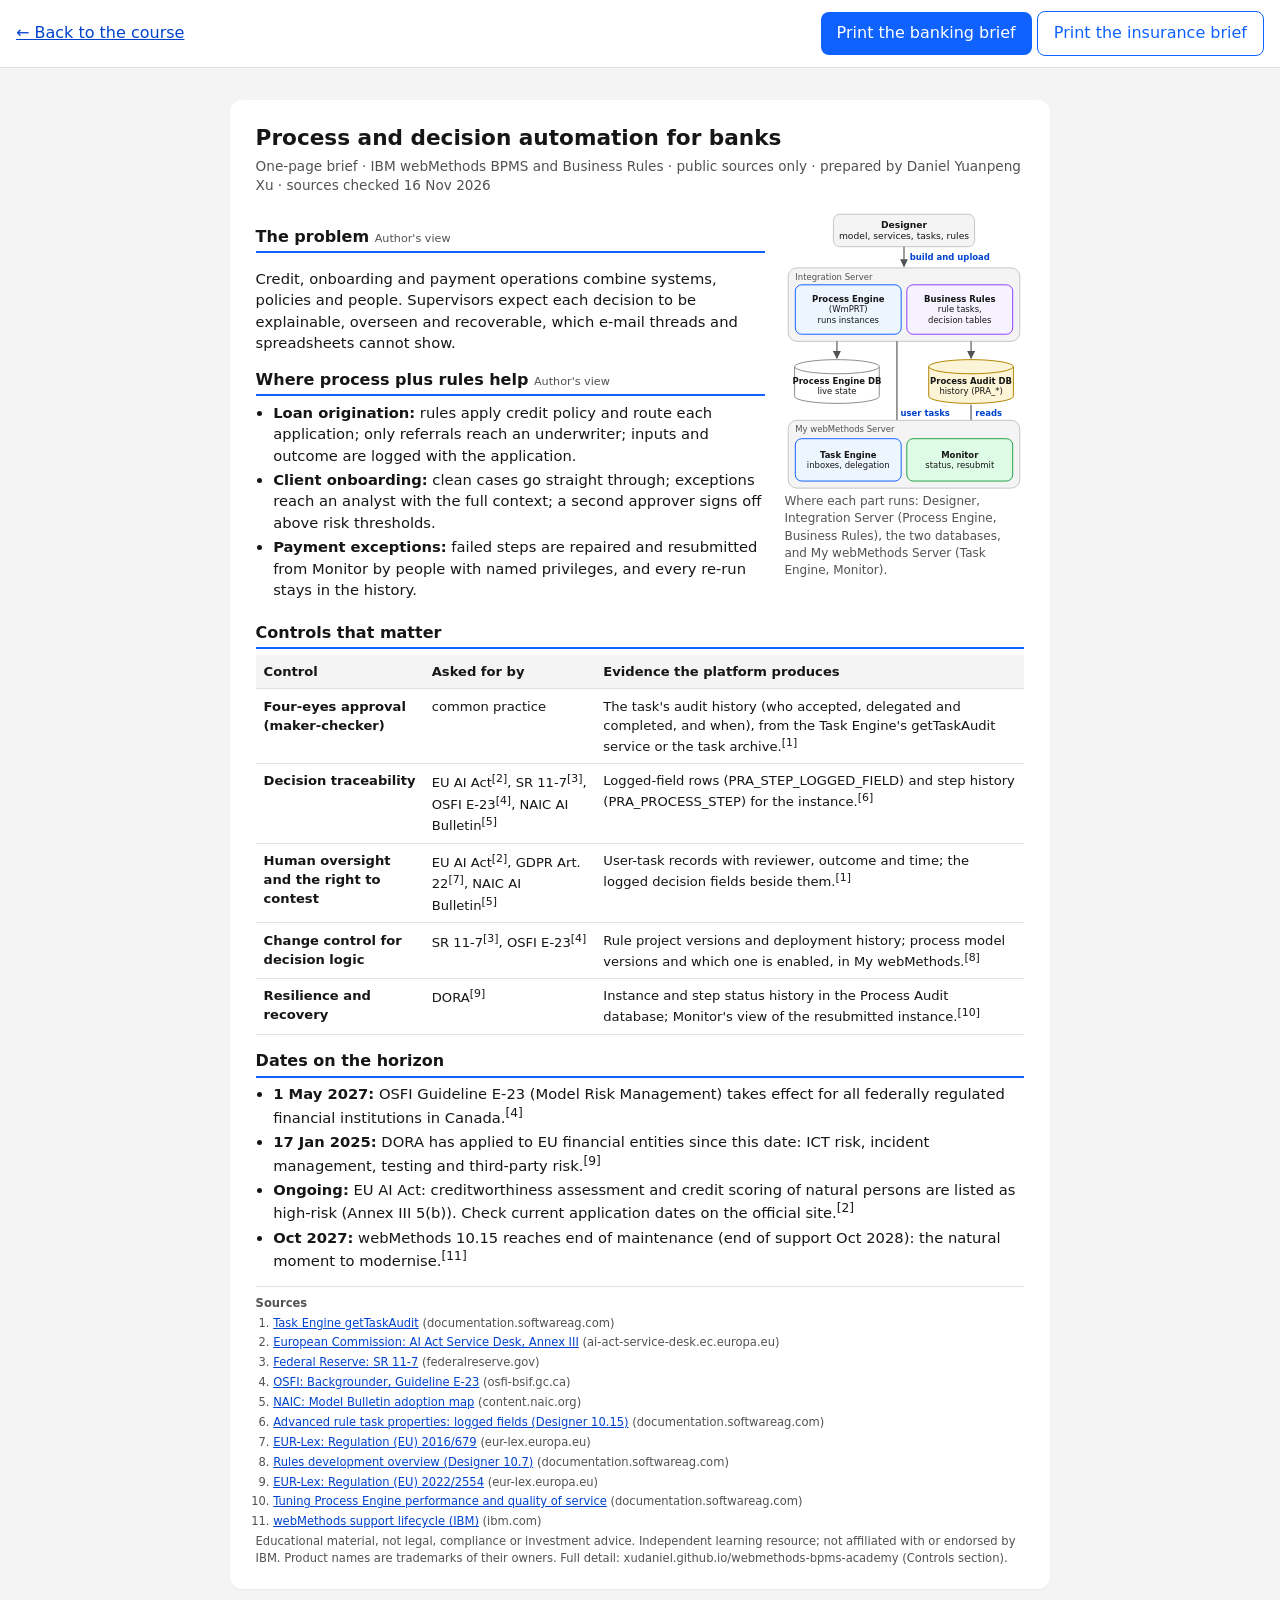
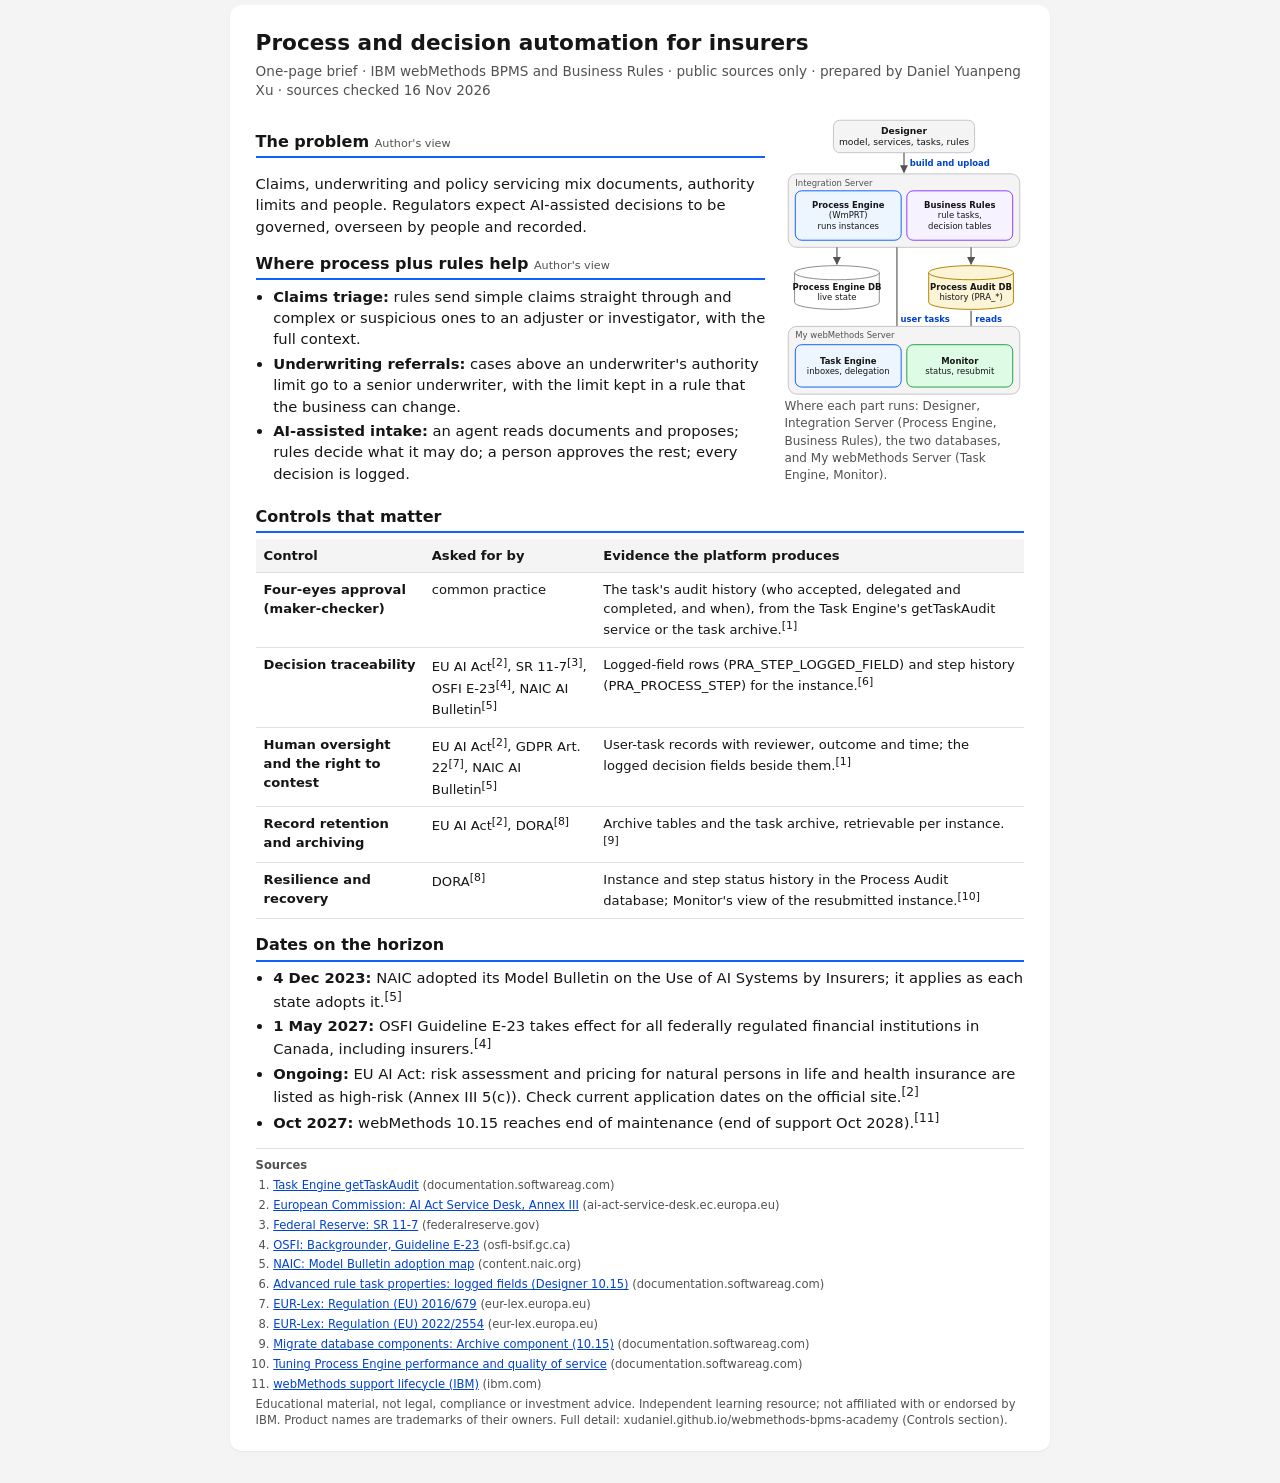
==== brief.html @ 5a8920ce "Professional mode, executive briefs, last-reviewed dates (#59) Closes #59.  Co-Authored-By: Claude O" ====
<!DOCTYPE html>
<html lang="en">
<head>
<meta charset="UTF-8">
<meta name="viewport" content="width=device-width, initial-scale=1.0, viewport-fit=cover">
<meta name="theme-color" content="#0f62fe">
<title>Executive briefs: banking and insurance — IBM webMethods BPMS Academy</title>
<meta name="author" content="Daniel Yuanpeng Xu">
<meta name="description" content="One-page executive briefs for banks and insurers on process and decision automation with IBM webMethods BPMS and Business Rules: where it helps, the controls that matter, and the dates on the horizon. Public sources only.">
<link rel="icon" href="data:image/svg+xml,%3Csvg xmlns='http://www.w3.org/2000/svg' viewBox='0 0 32 32'%3E%3Crect width='32' height='32' rx='6' fill='%230f62fe'/%3E%3Cpath d='M7 16h6l3-6 3 12 3-6h3' stroke='white' stroke-width='2.5' fill='none'/%3E%3C/svg%3E">
<link rel="stylesheet" href="css/styles.css">
<link rel="stylesheet" href="css/brief.css">
</head>
<body class="brief-page">
<div class="brief-bar no-print">
  <a href="index.html?mode=pro">← Back to the course</a>
  <span><button type="button" class="btn" data-print="banking">Print the banking brief</button> <button type="button" class="btn secondary" data-print="insurance">Print the insurance brief</button></span>
</div>
<main>
  <article class="brief" id="banking"></article>
  <article class="brief" id="insurance"></article>
</main>
<script src="js/controls.js"></script>
<script src="js/diagrams.js"></script>
<script src="js/brief.js"></script>
</body>
</html>
---- css/styles.css ----
:root {
  --primary: #0f62fe; --primary-dark: #0043ce; --primary-light: #edf5ff;
  --bg: #f4f4f4; --card: #ffffff; --text: #161616; --muted: #525252;
  --border: #e0e0e0; --success: #24a148; --warn: #f1c21b; --danger: #da1e28; --accent: #8a3ffc;
  --radius: 12px;
}
* { box-sizing: border-box; }
body { font-family: "IBM Plex Sans", system-ui, -apple-system, "Segoe UI", sans-serif; margin: 0; background: var(--bg); color: var(--text); line-height: 1.55; }
a { color: var(--primary-dark); }
header { background: linear-gradient(135deg, #0f62fe, #0043ce); color: #fff; padding: 1.4rem 1rem 1.2rem; text-align: center; }
header h1 { margin: 0; font-size: 1.5rem; }
header p { margin: .3rem 0 0; opacity: .9; font-size: .95rem; }
nav { background: #fff; display: flex; overflow-x: auto; position: sticky; top: 0; z-index: 5; border-bottom: 1px solid var(--border); scrollbar-width: thin; }
nav button { flex: 0 0 auto; padding: .75rem .9rem; border: none; background: none; font: inherit; font-size: .9rem; color: var(--muted); cursor: pointer; border-bottom: 3px solid transparent; }
nav button.active { color: var(--primary); border-bottom-color: var(--primary); font-weight: 600; }
main { padding: 1rem; max-width: 980px; margin: 0 auto; }
.section { display: none; }
.section.active { display: block; }
.card { background: var(--card); border-radius: var(--radius); padding: 1.1rem 1.2rem; margin-bottom: 1rem; box-shadow: 0 1px 2px rgba(0,0,0,.05); }
.card h2 { margin-top: 0; font-size: 1.25rem; }
.card h3 { font-size: 1.05rem; margin: 1rem 0 .4rem; }
.lead { font-size: 1.02rem; color: var(--muted); }
.grid { display: grid; gap: .7rem; grid-template-columns: repeat(auto-fill, minmax(210px, 1fr)); }
.tile { border: 1px solid var(--border); border-radius: 10px; padding: .8rem; background: #fff; cursor: pointer; text-align: left; font: inherit; }
.tile:hover, .tile.selected { border-color: var(--primary); background: var(--primary-light); }
.tile strong { display: block; margin-bottom: .2rem; }
.tile small { color: var(--muted); }
.detail { margin-top: .8rem; padding: .9rem; border-left: 4px solid var(--primary); background: var(--primary-light); border-radius: 0 10px 10px 0; }
.pill { display: inline-block; font-size: .75rem; padding: .1rem .5rem; border-radius: 999px; background: #e8daff; color: #491d8b; margin-right: .3rem; }
.pill.green { background: #defbe6; color: #0e6027; }
.pill.yellow { background: #fcf4d6; color: #684e00; }
.pill.red { background: #fff1f1; color: #a2191f; }
table { width: 100%; border-collapse: collapse; font-size: .9rem; }
th, td { text-align: left; padding: .45rem .5rem; border-bottom: 1px solid var(--border); vertical-align: top; }
th { background: #f4f4f4; }
.table-wrap { overflow-x: auto; }
code, .mono { font-family: "IBM Plex Mono", ui-monospace, monospace; font-size: .85rem; background: #f2f4f8; padding: .05rem .3rem; border-radius: 4px; }
.steps { display: flex; flex-wrap: wrap; gap: .4rem; align-items: center; margin: .6rem 0; }
.step { padding: .45rem .7rem; border-radius: 8px; border: 1px solid var(--border); background: #fff; font-size: .88rem; }
.step.done { background: #defbe6; border-color: var(--success); }
.step.current { background: var(--primary-light); border-color: var(--primary); font-weight: 600; }
.arrow { color: var(--muted); }
.btn { background: var(--primary); color: #fff; border: none; border-radius: 8px; padding: .55rem 1rem; font: inherit; cursor: pointer; }
.btn.secondary { background: #fff; color: var(--primary); border: 1px solid var(--primary); }
.btn:disabled { opacity: .5; cursor: default; }
.row { display: flex; gap: .6rem; flex-wrap: wrap; align-items: center; margin: .5rem 0; }
label { font-size: .9rem; }
input[type=number], input[type=text], select { font: inherit; padding: .35rem .5rem; border: 1px solid var(--border); border-radius: 6px; }
.log { background: #161616; color: #c6c6c6; font-family: "IBM Plex Mono", ui-monospace, monospace; font-size: .78rem; padding: .7rem; border-radius: 8px; max-height: 240px; overflow: auto; white-space: pre; }
.callout { padding: .7rem .9rem; border-radius: 8px; background: #fcf4d6; border-left: 4px solid var(--warn); font-size: .9rem; }
.quiz-q { margin-bottom: 1rem; }
.quiz-q button { display: block; width: 100%; text-align: left; margin: .3rem 0; padding: .5rem .7rem; border: 1px solid var(--border); border-radius: 8px; background: #fff; font: inherit; cursor: pointer; }
.quiz-q button.correct { background: #defbe6; border-color: var(--success); }
.quiz-q button.wrong { background: #fff1f1; border-color: var(--danger); }
.explain { font-size: .88rem; color: var(--muted); margin-top: .3rem; }
.sources { font-size: .82rem; color: var(--muted); }
.sources li { margin-bottom: .2rem; }
.ex-hide { display: none; }
.tile small:not(.ex-hide) { display: block; }
input[type=range] { width: 100%; }
.byline { font-size: .85rem; color: var(--muted); border-left: 3px solid var(--accent); padding-left: .6rem; }
footer { text-align: center; font-size: .8rem; color: var(--muted); padding: 1.5rem 1rem 2rem; }
@media (max-width: 600px) { header h1 { font-size: 1.25rem; } main { padding: .7rem; } .card { padding: .9rem; } }

/* knowledge base */
.kb-stat { cursor: default; text-align: center; }
.kb-stat strong { display: block; font-size: 1.6rem; color: #0f62fe; }
.kb-facts { padding-left: 1.2rem; }
.kb-facts li { margin: .35rem 0; }
.kb-topic { scroll-margin-top: 4rem; }
#kb-counter { grid-template-columns: repeat(3, 1fr); gap: .5rem; }
#kb-counter .kb-stat { padding: .5rem .3rem; }
#kb-counter .kb-stat strong { font-size: 1.3rem; }
#kb-counter .kb-stat small { font-size: .72rem; }

/* how to use */
.beginner { border-left: 4px solid #0f62fe; }
.path li, .howto-steps > li { margin: .6rem 0; }
.howto-steps { padding-left: 1.3rem; }
.howto-steps p { margin: .25rem 0; }
.where { font-family: ui-monospace, Menlo, Consolas, monospace; font-size: .8rem; background: #f2f4f8; border-radius: 4px; padding: .2rem .45rem; display: inline-block; margin: .2rem 0; }
.done input { margin-right: .3rem; }
.done input:checked + strong { text-decoration: line-through; opacity: .6; }
.callout.ok { background: #defbe6; border-color: #24a148; }

/* hands-on lab */
.lab-flow { padding-left: 1.3rem; }
.lab-flow li { margin: .2rem 0; }
.lab-progress { display: flex; align-items: center; gap: .6rem; flex-wrap: wrap; font-size: .9rem; margin: .6rem 0; }
.lab-progress .bar { flex: 1 1 160px; height: 10px; background: #e0e0e0; border-radius: 999px; overflow: hidden; }
.lab-progress .bar span { display: block; height: 100%; width: 0; background: #24a148; transition: width .2s; }
button.link { background: none; border: 0; color: #0f62fe; text-decoration: underline; cursor: pointer; padding: 0; font: inherit; }
.done input:checked + span { text-decoration: line-through; opacity: .6; }

/* knowledge diagrams */
.kb-fig { margin: .6rem 0; }
.kb-fig img { max-width: 100%; height: auto; border: 1px solid var(--border); border-radius: 8px; }

/* troubleshooting, cheat sheets */
#tr-search { width: 100%; padding: .6rem .7rem; border: 1px solid var(--border); border-radius: 8px; font: inherit; margin: .4rem 0; box-sizing: border-box; }
.trouble h3 { margin-top: .4rem; }
table.cheat td { vertical-align: top; padding: .35rem .3rem; }
@media print {
  body.print-cheat header, body.print-cheat nav, body.print-cheat footer { display: none !important; }
  body.print-cheat main > section:not(#howto) { display: none !important; }
  body.print-cheat #howto { display: block !important; }
  body.print-cheat #howto > *:not(#howto-body), body.print-cheat #howto-body > *:not(.cheat-sheet) { display: none !important; }
  body.print-cheat .print-cheat-btn { display: none !important; }
  body.print-cheat .cheat-sheet { box-shadow: none; border: 1px solid #999; }
}

/* ---------- mobile experience (#25) ---------- */
html { -webkit-text-size-adjust: 100%; text-size-adjust: 100%; }
body { padding-left: env(safe-area-inset-left); padding-right: env(safe-area-inset-right); }
@media (prefers-reduced-motion: no-preference) { html { scroll-behavior: smooth; } }
.section { scroll-margin-top: 3.5rem; }
/* tab bar: menu button stays at the left, edge fade shows that the bar scrolls */
nav .menu-btn { position: sticky; left: 0; z-index: 1; flex: 0 0 auto; background: #fff; border: none; border-right: 1px solid var(--border); padding: .75rem .9rem; font: inherit; font-size: .9rem; font-weight: 600; color: var(--primary); cursor: pointer; }
@media (max-width: 700px) {
  /* scroll shadow on the right edge shows that the tab bar scrolls (opaque, unlike a mask) */
  nav { background:
      linear-gradient(to left, #fff 30%, rgba(255,255,255,0)) right center / 40px 100% no-repeat local,
      radial-gradient(farthest-side at 100% 50%, rgba(0,0,0,.18), rgba(0,0,0,0)) right center / 14px 100% no-repeat scroll,
      #fff; }
  footer { padding-bottom: calc(4.5rem + env(safe-area-inset-bottom)); }
  header { padding: 1rem .9rem .9rem; }
  header h1 { font-size: 1.25rem; }
  header p:not(:last-child) { display: none; }
  main { padding: .75rem; }
  .card { padding: 1rem; }
}
/* sections menu */
.menu-sheet { position: fixed; inset: 0; z-index: 50; background: rgba(22,22,22,.45); display: flex; justify-content: center; align-items: flex-end; }
.menu-sheet[hidden] { display: none; }
.menu-panel { background: #fff; width: 100%; max-width: 640px; max-height: 88vh; overflow-y: auto; border-radius: 16px 16px 0 0; padding: .8rem 1rem calc(1rem + env(safe-area-inset-bottom)); }
.menu-head { display: flex; justify-content: space-between; align-items: center; position: sticky; top: 0; background: #fff; padding: .3rem 0 .5rem; }
.menu-head button { border: none; background: var(--bg); border-radius: 999px; width: 2.4rem; height: 2.4rem; font-size: 1rem; cursor: pointer; }
.menu-group { margin: .8rem 0 .35rem; font-size: .75rem; letter-spacing: .06em; text-transform: uppercase; color: var(--muted); }
.menu-grid { display: grid; grid-template-columns: 1fr 1fr; gap: .5rem; }
.menu-item { display: block; text-align: left; border: 1px solid var(--border); border-radius: 10px; padding: .65rem .7rem; background: #fff; font: inherit; color: var(--text); text-decoration: none; cursor: pointer; min-height: 3.2rem; }
.menu-item small { display: block; color: var(--muted); font-size: .78rem; margin-top: .15rem; line-height: 1.3; }
body.menu-open { overflow: hidden; }
/* previous / next */
.prevnext { display: grid; grid-template-columns: 1fr 1fr; gap: .6rem; margin: 1.2rem 0 .5rem; }
.prevnext a { display: block; background: var(--card); border: 1px solid var(--border); border-radius: 10px; padding: .7rem .8rem; text-decoration: none; color: var(--text); min-height: 3.2rem; }
.prevnext a small { display: block; color: var(--muted); font-size: .75rem; }
.prevnext .pn-next { text-align: right; }
/* floating buttons */
.fab { position: fixed; right: calc(.9rem + env(safe-area-inset-right)); bottom: calc(.9rem + env(safe-area-inset-bottom)); z-index: 40; display: flex; gap: .4rem; opacity: 0; pointer-events: none; transition: opacity .2s; }
.fab.show { opacity: 1; pointer-events: auto; }
.fab button { border: none; border-radius: 999px; background: var(--primary); color: #fff; min-width: 2.9rem; height: 2.9rem; padding: 0 .9rem; font: inherit; font-weight: 600; box-shadow: 0 2px 8px rgba(0,0,0,.25); cursor: pointer; }
/* bigger tap targets */
.done { display: flex; gap: .55rem; align-items: flex-start; padding: .25rem 0; cursor: pointer; }
.done input { width: 1.35rem; height: 1.35rem; flex: 0 0 auto; margin: .1rem 0 0; }
.sources a { display: inline-block; padding: .2rem 0; }
/* collapsible troubleshooting */
details.trouble > summary { list-style: none; cursor: pointer; }
details.trouble > summary::-webkit-details-marker { display: none; }
details.trouble > summary h3 { margin: .45rem 0 .1rem; padding-right: 1.6rem; position: relative; }
details.trouble > summary h3::after { content: "▾"; position: absolute; right: 0; top: 0; color: var(--muted); }
details.trouble[open] > summary h3::after { content: "▴"; }
/* phone guide */
details.phone > summary { cursor: pointer; }
details.phone > summary small { display: block; color: var(--muted); margin-top: .15rem; }
.phone-cols { display: grid; grid-template-columns: 1fr 1fr; gap: 1rem; }
.qr-box { display: none; align-items: center; gap: 1rem; margin-top: .6rem; }
.qr-box img { border-radius: 8px; border: 1px solid var(--border); }
@media (min-width: 900px) { .qr-box { display: flex; } }
@media (max-width: 560px) { .phone-cols { grid-template-columns: 1fr; } .menu-grid { grid-template-columns: 1fr; } }
@media print { .fab, .prevnext, nav .menu-btn, .menu-sheet, details.phone { display: none !important; } }

/* ---------- diagrams (#28) ---------- */
figure.dg { margin: .9rem 0; background: #fff; border: 1px solid var(--border); border-radius: 10px; padding: .7rem; }
figure.dg figcaption { font-size: .85rem; color: var(--muted); margin-top: .4rem; }
.dg-svg { width: 100%; height: auto; display: block; max-width: 520px; margin: 0 auto; }
.dg-svg .bx { fill: #fff; stroke: #8d8d8d; stroke-width: 1.4; }
.dg-svg .bx.hl { fill: #edf5ff; stroke: #0f62fe; } .dg-svg .bx.ok { fill: #defbe6; stroke: #24a148; }
.dg-svg .bx.bad { fill: #fff1f1; stroke: #da1e28; } .dg-svg .bx.warn { fill: #fcf4d6; stroke: #b28600; }
.dg-svg .bx.agent { fill: #f6f2ff; stroke: #8a3ffc; } .dg-svg .bx.soft { fill: #f4f4f4; stroke: #c6c6c6; }
.dg-svg .t { fill: #161616; text-anchor: middle; } .dg-svg .t.b { font-weight: 600; }
.dg-svg .lbl { fill: #0043ce; font-size: 12px; font-weight: 600; } .dg-svg .note { fill: #525252; font-size: 12px; }
.dg-svg .ln { stroke: #525252; stroke-width: 1.6; fill: none; } .dg-svg .ln.dash { stroke-dasharray: 5 4; } .dg-svg .ahead { fill: #525252; }
.dg-svg .ev { fill: #fff; stroke: #24a148; stroke-width: 2; } .dg-svg .ev.end { stroke: #da1e28; stroke-width: 4; } .dg-svg .ev.endok { stroke: #24a148; stroke-width: 4; }
.dg-svg .gw { fill: #fcf4d6; stroke: #b28600; stroke-width: 1.6; } .dg-svg .tok { fill: #0f62fe; }
.qos-ctl { display: grid; gap: .35rem; margin-bottom: .4rem; }
.qos-opt { display: flex; gap: .5rem; align-items: center; padding: .3rem .1rem; cursor: pointer; }
.qos-opt input { width: 1.25rem; height: 1.25rem; }
.qos-mark { transition: transform .35s ease; }
.qos-out { margin: .3rem 0 0; padding-left: 1.1rem; font-size: .92rem; }
.qos-out li { margin: .2rem 0; } .q-ok::marker { content: "✓ "; color: var(--success); } .q-warn::marker { content: "! "; color: #b28600; } .q-bad::marker { content: "✗ "; color: var(--danger); } .q-tip { list-style: none; margin-left: -1.1rem; font-weight: 600; }
details.dg-more > summary { cursor: pointer; color: var(--primary-dark); font-weight: 600; padding: .35rem 0; }
.tl-bar { display: flex; height: 22px; border-radius: 6px; overflow: hidden; }
.tl-seg { display: block; } .tl-legend { list-style: none; padding: 0; margin: .6rem 0 0; font-size: .9rem; }
.tl-legend li { margin: .25rem 0; display: flex; gap: .45rem; align-items: center; flex-wrap: wrap; } .tl-legend small { color: var(--muted); }
.tl-dot { width: 12px; height: 12px; border-radius: 3px; display: inline-block; }
.tl-0 { background: #0f62fe; } .tl-1 { background: #8a3ffc; } .tl-2 { background: #24a148; } .tl-3 { background: #ff832b; } .tl-4 { background: #1192e8; } .tl-5 { background: #d02670; } .tl-break { background: #c6c6c6; }
@media (prefers-reduced-motion: reduce) { .qos-mark { transition: none; } }
/* ---------- reading time, progress, badges (#27, #29) ---------- */
.readtime { display: inline-block; font-size: .8rem; color: var(--muted); background: #fff; border: 1px solid var(--border); border-radius: 999px; padding: .15rem .6rem; margin: 0 0 .6rem; }
.readtime.total { display: block; border: none; background: none; padding: 0; margin: .4rem 0 0; font-size: .85rem; }
.menu-item .rt { color: var(--primary-dark); font-weight: 600; }
.menu-progress { font-size: .8rem; color: var(--muted); margin-left: .4rem; }
.muted { color: var(--muted); font-weight: 400; font-size: .8rem; }
.badges { display: grid; grid-template-columns: repeat(auto-fill, minmax(140px, 1fr)); gap: .5rem; margin: .6rem 0; }
.badge { border: 1px dashed var(--border); border-radius: 10px; padding: .55rem; text-align: center; filter: grayscale(1); opacity: .6; }
.badge .ic { font-size: 1.5rem; display: block; } .badge strong { display: block; font-size: .88rem; } .badge small { display: block; font-size: .72rem; color: var(--muted); line-height: 1.25; }
.badge.earned { filter: none; opacity: 1; border: 1px solid var(--success); background: #defbe6; }
.dyk { background: var(--primary-light); border-radius: 10px; padding: .7rem .8rem; margin-top: .6rem; }
.dyk-h { margin: 0 0 .3rem; font-weight: 700; } .dyk p { margin: .2rem 0; } .dyk-act { display: flex; gap: 1rem; flex-wrap: wrap; font-size: .9rem; }
.toast { position: fixed; left: 50%; top: calc(1rem + env(safe-area-inset-top)); transform: translateX(-50%); z-index: 60; background: #161616; color: #fff; padding: .7rem 1.1rem; border-radius: 999px; font-weight: 600; box-shadow: 0 4px 16px rgba(0,0,0,.3); transition: opacity .5s; max-width: 92vw; text-align: center; }
.toast.out { opacity: 0; }
.confetti { position: fixed; inset: 0; pointer-events: none; z-index: 59; overflow: hidden; }
.confetti span { position: absolute; top: -2rem; font-size: 1.4rem; animation: fall 2.2s ease-in forwards; }
@keyframes fall { to { transform: translateY(105vh) rotate(540deg); opacity: .2; } }
@media print { .toast, .confetti, .fun, .qos-ctl { display: none !important; } }
.tl-legend li { display: grid; grid-template-columns: 12px 2.6rem 1fr auto; gap: .45rem; align-items: baseline; }
.tl-legend li .tl-dot { align-self: center; }

/* ---------- role paths and the map (#31, #32) ---------- */
.role-chips { display: flex; flex-wrap: wrap; gap: .45rem; margin: .5rem 0 .7rem; }
.role-chip { border: 1px solid var(--border); background: #fff; border-radius: 999px; padding: .5rem .85rem; font: inherit; font-size: .92rem; cursor: pointer; min-height: 2.6rem; }
.role-chip.selected { border-color: var(--primary); background: var(--primary-light); color: var(--primary-dark); font-weight: 600; }
.path-intro { margin: .2rem 0 .4rem; color: var(--muted); }
.path-count { color: var(--success); margin-left: .3rem; white-space: nowrap; }
ol.path { padding-left: 1.4rem; }
ol.path li { margin: .55rem 0; }
ol.path li small { color: var(--muted); }
ol.path li .rt { color: var(--primary-dark); font-size: .85rem; }
ol.path li.done-step::marker { content: "✓  "; color: var(--success); font-weight: 700; }
ol.path li.done-step > a strong { color: var(--muted); }
.path-next { background: var(--primary-light); border: 1px solid #a6c8ff; border-radius: 10px; padding: .7rem .85rem; margin: 1rem 0 .3rem; font-size: .95rem; }
.path-next a { font-weight: 600; }
figure.map { border: none; padding: 0; }
.dg-svg .bx.dashed { stroke-dasharray: 6 4; }
.dg-svg .num { fill: #161616; } .dg-svg .numt { fill: #fff; font-size: 12px; font-weight: 700; text-anchor: middle; }
.dg-svg a.map-node { cursor: pointer; }
.dg-svg a.map-node:hover .bx, .dg-svg a.map-node:focus .bx { stroke-width: 2.6; filter: drop-shadow(0 2px 3px rgba(0,0,0,.18)); }
.dg-svg a.map-node:focus { outline: none; }

/* Plain words: tappable terms and Beginner mode (#38) */
.term { font: inherit; color: inherit; background: none; border: 0; padding: 0; margin: 0; cursor: help; border-bottom: 1.5px dotted var(--primary); border-radius: 0; line-height: inherit; text-align: inherit; }
.term:hover, .term:focus-visible { background: var(--primary-light); color: var(--primary-dark); outline: none; }
#term-pop { position: fixed; z-index: 60; background: #fff; color: var(--text); border: 1px solid var(--border); border-radius: 12px; box-shadow: 0 10px 30px rgba(0,0,0,.2); padding: .8rem .95rem; font-size: .93rem; line-height: 1.5; }
#term-pop .tp-head { display: flex; justify-content: space-between; align-items: flex-start; gap: .6rem; }
#term-pop .tp-close { border: 0; background: #f2f4f8; border-radius: 999px; width: 2rem; height: 2rem; flex: 0 0 2rem; cursor: pointer; font-size: .9rem; }
#term-pop .tp-plain { margin: .4rem 0 0; }
#term-pop .tp-tech { margin: .5rem 0 0; color: var(--muted); font-size: .84rem; }
#term-pop .tp-tech span { font-weight: 600; }
#term-pop .tp-more { display: inline-block; margin-top: .55rem; font-size: .86rem; }
@media (max-width: 600px) {
  #term-pop { left: .75rem; right: .75rem; bottom: calc(.75rem + env(safe-area-inset-bottom)); top: auto; }
}
.mode-toggle { margin-top: .7rem; font: inherit; font-size: .88rem; color: #fff; background: rgba(255,255,255,.14); border: 1px solid rgba(255,255,255,.6); border-radius: 999px; padding: .4rem .9rem; cursor: pointer; min-height: 2.4rem; }
.mode-toggle:hover, .mode-toggle:focus-visible { background: rgba(255,255,255,.26); outline: none; }
.mode-toggle[aria-pressed="true"] { background: #defbe6; color: #0e6027; border-color: #defbe6; }
.plain-box, .adv-banner { display: none; border-radius: var(--radius); padding: .7rem .9rem; margin-bottom: 1rem; font-size: .95rem; }
.plain-box { background: #defbe6; color: #0e6027; border-left: 4px solid var(--success); }
.adv-banner { background: #fcf4d6; color: #684e00; border-left: 4px solid var(--warn); }
.adv-banner a { color: inherit; font-weight: 600; }
body.beginner .plain-box, body.beginner .adv-banner { display: block; }
body.beginner .adv-nav { display: none !important; }
.menu-note { display: none; margin: .2rem 0 .4rem; font-size: .85rem; color: var(--muted); }
body.beginner .menu-note { display: block; }
.menu-note .link { font: inherit; color: var(--primary-dark); background: none; border: 0; padding: 0; text-decoration: underline; cursor: pointer; }
@media print { .term { border-bottom: 0; } #term-pop, .mode-toggle, .plain-box, .adv-banner { display: none !important; } }

/* Basics 101 (#40) */
.basics-lesson { padding: 0; overflow: hidden; }
.basics-lesson > summary { list-style: none; display: flex; align-items: center; gap: .7rem; padding: .9rem 1.1rem; cursor: pointer; min-height: 3.2rem; }
.basics-lesson > summary::-webkit-details-marker { display: none; }
.basics-lesson > :not(summary) { margin-left: 1.1rem; margin-right: 1.1rem; }
.basics-lesson[open] > summary { border-bottom: 1px solid var(--border); margin-bottom: .6rem; }
.b-num { flex: 0 0 2rem; height: 2rem; border-radius: 999px; background: var(--primary-light); color: var(--primary-dark); display: grid; place-items: center; font-weight: 700; }
.basics-lesson.passed .b-num { background: var(--success); color: #fff; font-size: 0; }
.basics-lesson.passed .b-num::after { content: "✓"; font-size: 1rem; }
.b-title { flex: 1; font-weight: 600; }
.b-meta { color: var(--muted); font-size: .85rem; white-space: nowrap; }
.b-points li { margin: .3rem 0; }
.basics-check { background: #f8f9fb; border-radius: 10px; padding: .8rem; margin-top: 1rem; }
.basics-check .explain { margin-top: .4rem; }
.basics-check .link { font: inherit; color: var(--primary-dark); background: none; border: 0; padding: 0; text-decoration: underline; cursor: pointer; display: inline; width: auto; margin: 0; }
.b-deeper { font-size: .92rem; }
.b-next { display: block; width: calc(100% - 2.2rem); margin-bottom: 1.1rem; text-align: left; font: inherit; font-weight: 600; color: #fff; background: var(--primary); border: 0; border-radius: 10px; padding: .75rem 1rem; cursor: pointer; }
.basics-lesson:not(:has(.b-next)) { padding-bottom: .6rem; }
.basics-map td:first-child { font-weight: 600; }

/* Mia's request: story cards (#48) */
.story-card { background: #f6f2ff; border: 1px solid #d4bbff; border-left: 4px solid var(--accent); border-radius: var(--radius); padding: .75rem .95rem; margin-bottom: 1rem; font-size: .95rem; }
.story-card.bad { background: #fff1f1; border-color: #ffd7d9; border-left-color: var(--danger); }
.story-card p { margin: .45rem 0; }
.story-head { display: flex; align-items: center; gap: .25rem; flex-wrap: wrap; }
.story-head .avatar { margin-right: -.35rem; border: 2px solid #fff; border-radius: 999px; box-sizing: content-box; }
.story-tag { margin-left: .7rem; font-size: .8rem; font-weight: 600; color: #491d8b; }
.story-card.bad .story-tag { color: #a2191f; }
.story-strip { display: flex; flex-wrap: wrap; gap: .25rem; list-style: none; padding: 0; margin: .5rem 0 .35rem; counter-reset: st; }
.story-strip li { counter-increment: st; font-size: .74rem; padding: .15rem .5rem; border-radius: 999px; background: #fff; border: 1px solid var(--border); color: var(--muted); }
.story-strip li::before { content: counter(st) ". "; }
.story-strip li.past { background: #defbe6; border-color: #a7f0ba; color: #0e6027; }
.story-strip li.now { background: var(--primary); border-color: var(--primary); color: #fff; font-weight: 600; }
.story-strip li.now.bad { background: var(--danger); border-color: var(--danger); }
.story-next { display: inline-block; margin-top: .2rem; font-weight: 600; font-size: .9rem; color: #491d8b; }
.story-cast ul { list-style: none; padding: 0; margin: .4rem 0 .8rem; display: grid; gap: .6rem; grid-template-columns: repeat(auto-fill, minmax(240px, 1fr)); }
.story-cast li { display: flex; gap: .6rem; align-items: flex-start; font-size: .92rem; }
.story-cast li small { color: var(--muted); }
.story-cast .avatar { flex: 0 0 auto; }
.story-go { display: inline-block; text-decoration: none; }
@media print { .story-next, .story-go { display: none; } }

/* Fix the diagram (#52) */
.dg-svg .pz-slot { fill: #fff; stroke: #0f62fe; stroke-width: 2; stroke-dasharray: 6 4; }
.dg-svg .pz-q { fill: #0f62fe; font-size: 20px; font-weight: 700; }
.pz-chips { display: flex; gap: .4rem; margin: .4rem 0 .6rem; }
.pz-chip { width: 2.6rem; height: 2.6rem; border-radius: 999px; border: 1px solid var(--border); background: #fff; font: inherit; font-weight: 700; cursor: pointer; }
.pz-chip.selected { border-color: var(--primary); background: var(--primary-light); color: var(--primary-dark); }
.pz-chip.done { background: var(--success); border-color: var(--success); color: #fff; }
.pz-palette { display: flex; flex-wrap: wrap; gap: .4rem; margin: .6rem 0; }
.pz-piece { font: inherit; font-size: .92rem; padding: .55rem .8rem; min-height: 2.75rem; border: 1px solid var(--border); border-radius: 10px; background: #fff; cursor: pointer; text-align: left; }
.pz-piece.selected { border-color: var(--primary); background: var(--primary-light); font-weight: 600; }
.pz-level.pz-win { box-shadow: 0 0 0 2px var(--success); }
.pz-level.pz-fail { box-shadow: 0 0 0 2px var(--danger); }
.pz-ok { background: #defbe6; color: #0e6027; border-radius: 10px; padding: .6rem .8rem; }
.pz-bad { background: #fff1f1; color: #a2191f; border-radius: 10px; padding: .6rem .8rem; }
.pz-level .link { font: inherit; color: var(--primary-dark); background: none; border: 0; text-decoration: underline; cursor: pointer; }

/* Controls for regulated industries (#58) */
.ctl-note { margin-top: .4rem; }
.ctl-matrix th, .ctl-matrix td { text-align: center; font-size: .82rem; }
.ctl-matrix th:first-child, .ctl-matrix td:first-child { text-align: left; }
.ctl-matrix td.yes { color: var(--primary); font-size: 1rem; }
.ctl-row { border-top: 1px solid var(--border); padding-top: .7rem; margin-top: .9rem; scroll-margin-top: 4rem; border-radius: 8px; transition: background .4s; }
.ctl-row h3 { margin: .2rem 0 .3rem; }
.ctl-row dl { margin: .4rem 0; }
.ctl-row dt { font-weight: 600; font-size: .85rem; color: var(--muted); margin-top: .45rem; }
.ctl-row dd { margin: .1rem 0 0; }
.ctl-ask { margin: .2rem 0; font-size: .88rem; }
.fw-pill, .ctl-link { font: inherit; cursor: pointer; border: 0; }
.ctl-link { background: none; color: var(--primary-dark); text-decoration: underline; padding: 0; text-align: left; font-size: .85rem; }
button.pill.fw-pill { font-size: .75rem; }
.fw-grid { display: grid; gap: .7rem; grid-template-columns: repeat(auto-fill, minmax(260px, 1fr)); }
.fw { border: 1px solid var(--border); border-radius: 10px; padding: .7rem .8rem; scroll-margin-top: 4rem; transition: background .4s; }
.fw small { color: var(--muted); }
.fw p { margin: .35rem 0; font-size: .9rem; }
.ctl-flash { background: var(--primary-light); }

/* Professional mode (#59) */
.pro-bar { display: none; background: #161616; color: #f4f4f4; font-size: .82rem; padding: .45rem 1rem; text-align: center; }
.pro-bar a { color: #a6c8ff; }
body.pro .pro-bar { display: block; }
body.pro .fun, body.pro .dyk, body.pro .toast, body.pro .confetti, body.pro .story-card, body.pro #story-cast, body.pro .menu-progress { display: none !important; }
body.pro header { background: #161616; }
.pro-toggle { margin-left: .4rem; }
.pro-toggle[aria-pressed="true"] { background: #f4f4f4; color: #161616; border-color: #f4f4f4; }
.kb-reviewed { font-size: .78rem; color: var(--muted); margin: .2rem 0 0; }
@media print { .pro-bar, .pro-toggle { display: none !important; } }
---- css/brief.css ----
/* Executive briefs (#59): one printable page per industry */
.brief-page { background: #f4f4f4; }
.brief-bar { display: flex; justify-content: space-between; align-items: center; flex-wrap: wrap; gap: .6rem; padding: .7rem 1rem; background: #fff; border-bottom: 1px solid var(--border); position: sticky; top: 0; z-index: 5; }
.brief { background: #fff; max-width: 820px; margin: 1rem auto; padding: 1.4rem 1.6rem; border-radius: var(--radius); box-shadow: 0 1px 2px rgba(0,0,0,.06); font-size: .92rem; line-height: 1.45; }
.brief h1 { font-size: 1.35rem; margin: 0 0 .2rem; }
.brief .sub { color: var(--muted); margin: 0 0 .9rem; font-size: .85rem; }
.brief h2 { font-size: 1rem; margin: .9rem 0 .35rem; padding-bottom: .2rem; border-bottom: 2px solid var(--primary); }
.brief-grid { display: grid; grid-template-columns: 1fr 240px; gap: 1.2rem; align-items: start; }
.brief-grid figure { margin: 0; }
.brief-grid figcaption { font-size: .75rem; color: var(--muted); }
.brief ul { margin: .2rem 0 .4rem; padding-left: 1.1rem; }
.brief li { margin: .2rem 0; }
.brief table { font-size: .82rem; }
.brief .tag { font-size: .7rem; color: var(--muted); font-weight: 400; }
.brief .foot { margin-top: .9rem; font-size: .72rem; color: var(--muted); border-top: 1px solid var(--border); padding-top: .5rem; }
.brief .foot ol { margin: .2rem 0; padding-left: 1.1rem; }
.brief .host { color: var(--muted); }
@media (max-width: 640px) { .brief-grid { grid-template-columns: 1fr; } .brief { padding: 1rem; margin: .6rem; } }
@media print {
  @page { size: A4; margin: 10mm; }
  .no-print { display: none !important; }
  body.brief-page { background: #fff; }
  .brief { box-shadow: none; margin: 0; padding: 0; max-width: none; font-size: 8.6pt; line-height: 1.3; page-break-after: always; break-after: page; }
  .brief h1 { font-size: 15pt; } .brief h2 { font-size: 10pt; margin: .55rem 0 .25rem; }
  .brief table { font-size: 7.8pt; } .brief th, .brief td { padding: .2rem .35rem; }
  .brief .foot { font-size: 6.8pt; margin-top: .5rem; } .brief .foot ol { columns: 2; column-gap: 1.2rem; }
  .brief:last-child { page-break-after: auto; break-after: auto; }
  body[data-print="banking"] #insurance, body[data-print="insurance"] #banking { display: none; }
  .brief a { color: inherit; text-decoration: none; }
  .brief-grid { grid-template-columns: 1fr 175px; }
}
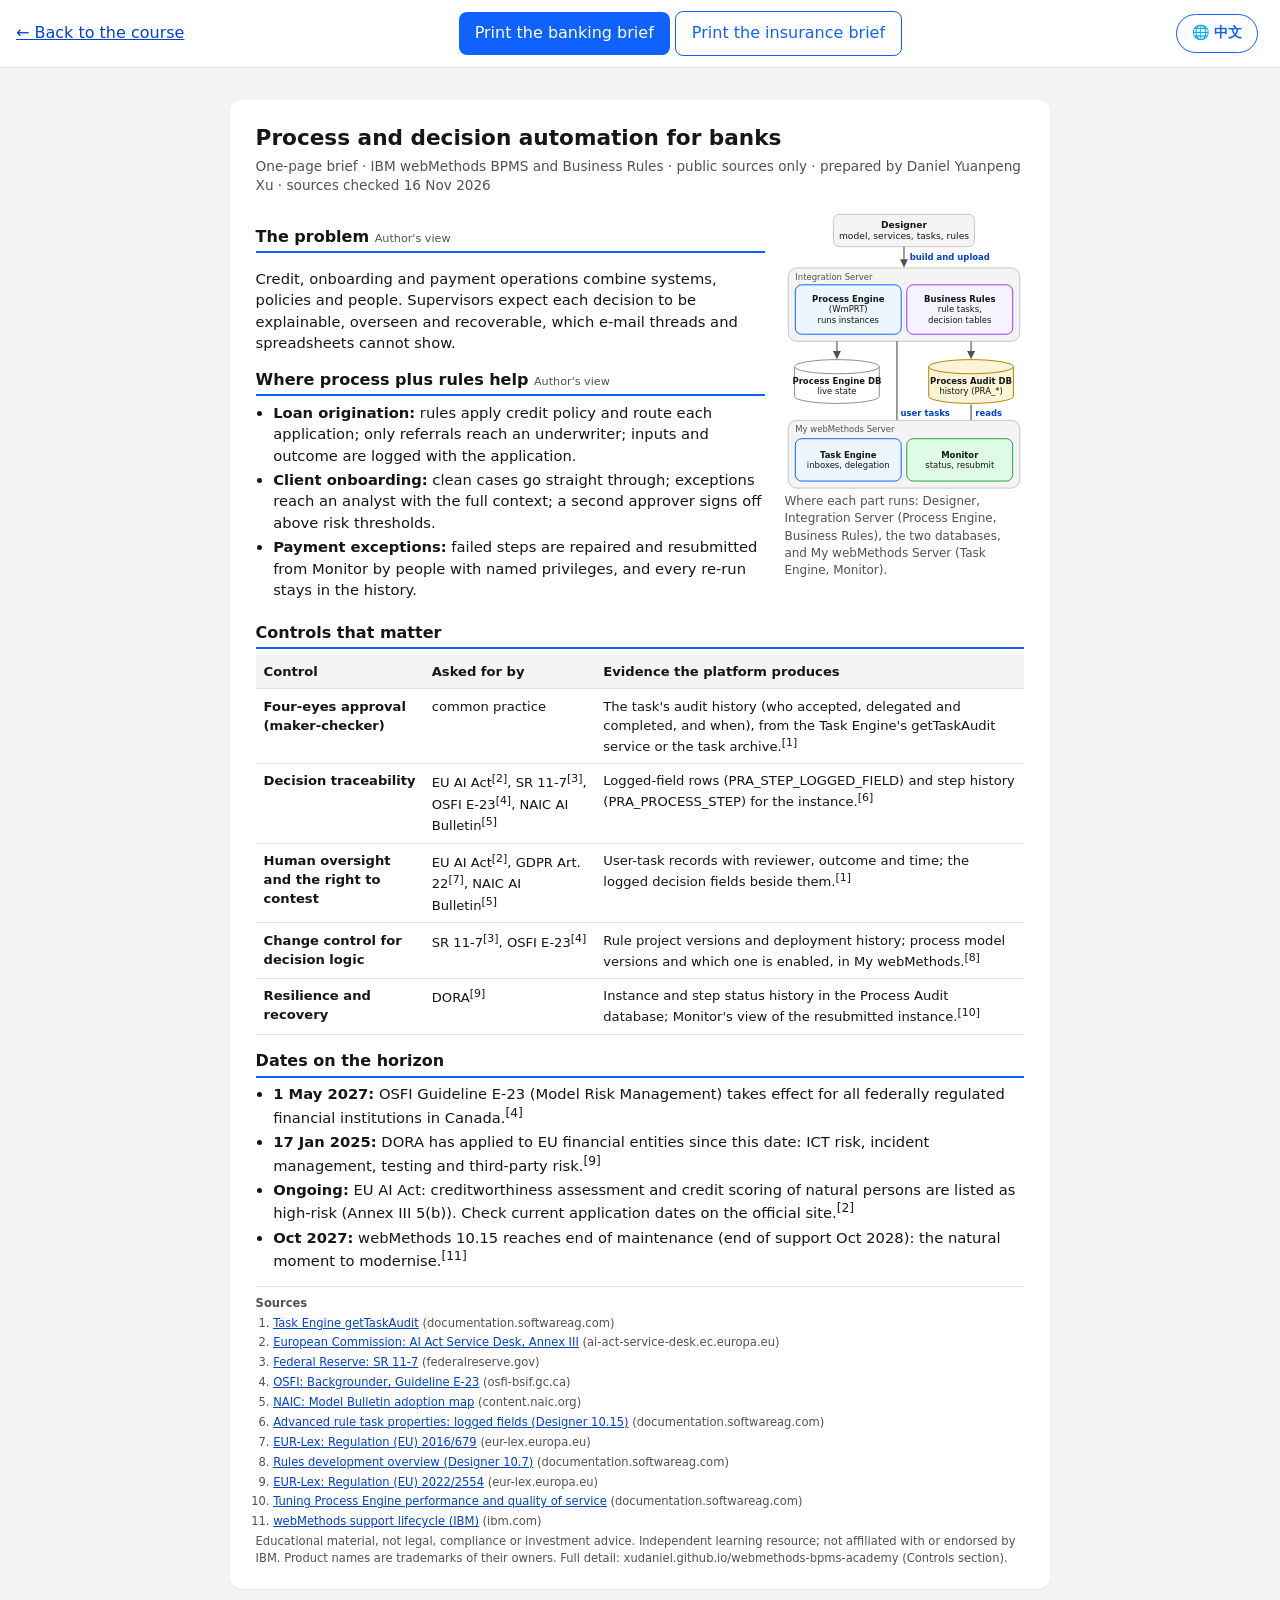
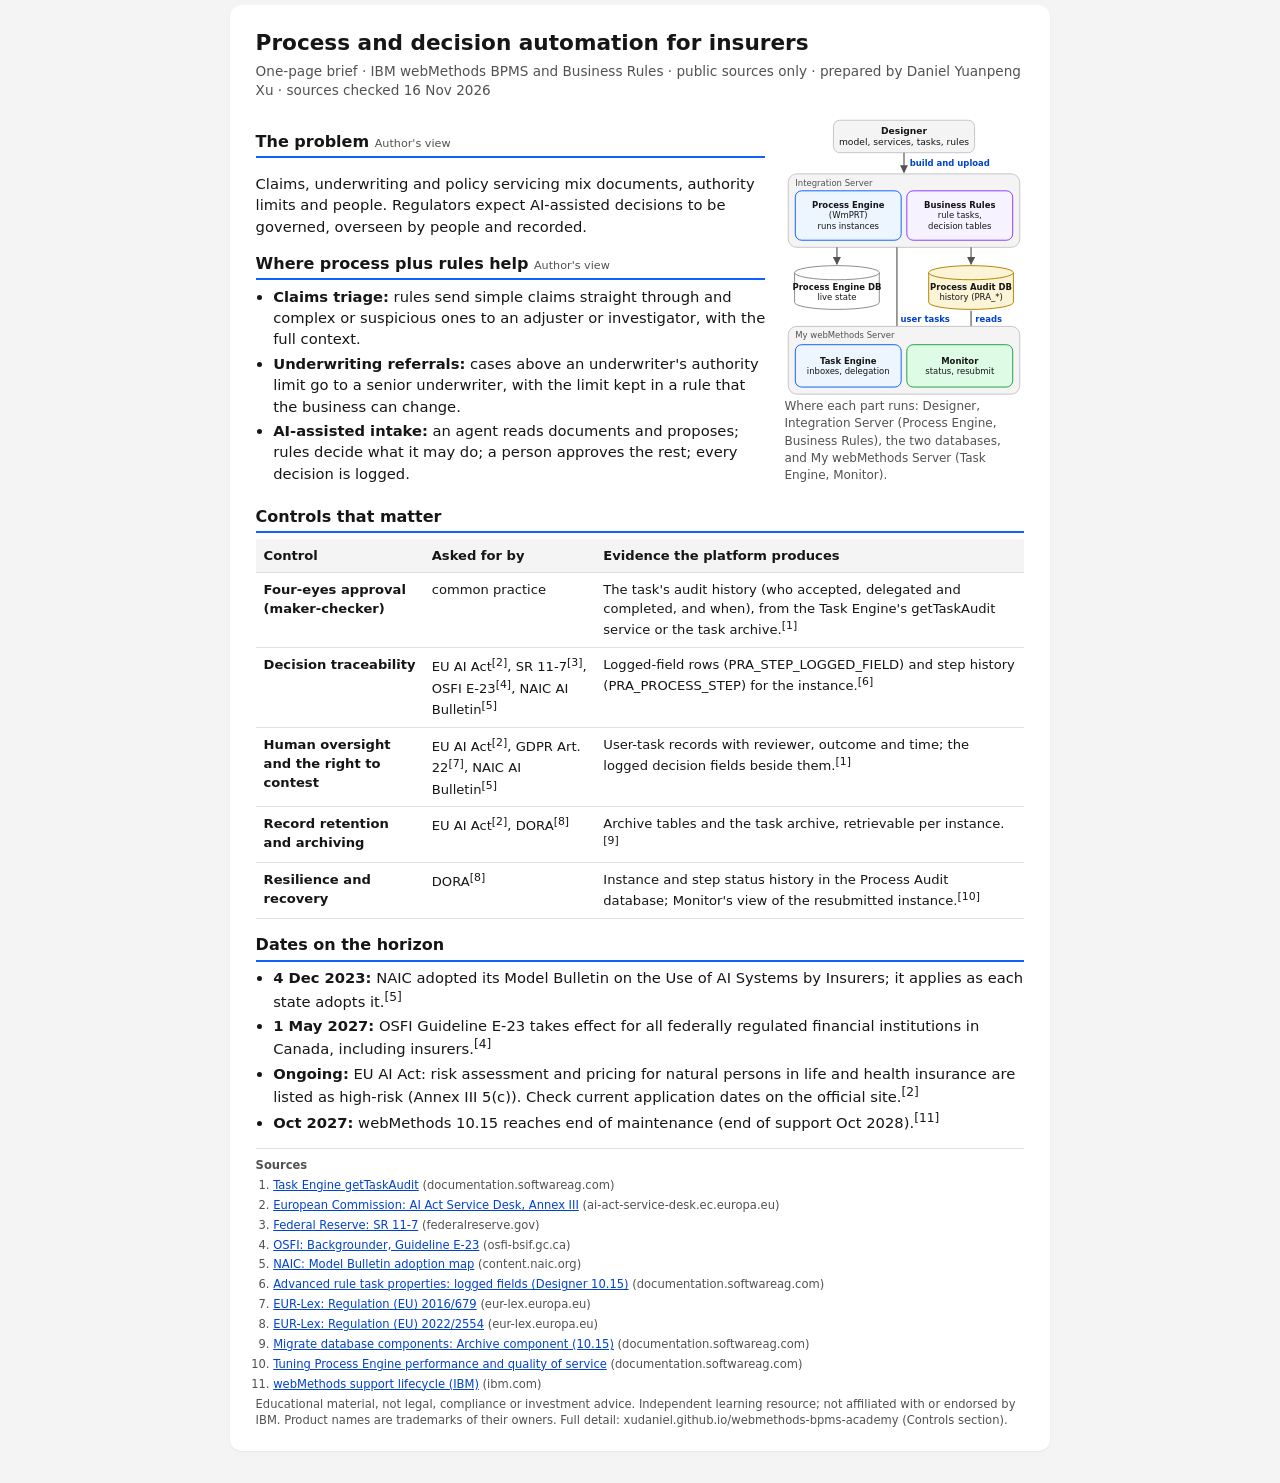
==== commit f57bb246: "中文版 batch 4: reading version, executive briefs, Chinese browsers default to Chinese (#68) - read.htm" ====
--- a/brief.html
+++ b/brief.html
@@ -20,6 +20,14 @@
   <article class="brief" id="banking"></article>
   <article class="brief" id="insurance"></article>
 </main>
+<script src="js/i18n.js"></script>
+<script src="js/zh/core.js"></script>
+<script src="js/zh/beginner.js"></script>
+<script src="js/zh/guides.js"></script>
+<script src="js/zh/explore.js"></script>
+<script src="js/zh/labs.js"></script>
+<script src="js/zh/read.js"></script>
+<script>I18N.page();</script>
 <script src="js/controls.js"></script>
 <script src="js/diagrams.js"></script>
 <script src="js/brief.js"></script>
--- a/css/styles.css
+++ b/css/styles.css
@@ -352,3 +352,90 @@
 .pro-toggle[aria-pressed="true"] { background: #f4f4f4; color: #161616; border-color: #f4f4f4; }
 .kb-reviewed { font-size: .78rem; color: var(--muted); margin: .2rem 0 0; }
 @media print { .pro-bar, .pro-toggle { display: none !important; } }
+
+/* 10-minute course (#64) */
+.cc-cta { margin: .6rem 0 0; }
+.cc-cta .btn, .cc-nav .btn { display: inline-block; text-decoration: none; }
+.cc-kicker { font-size: .85rem; color: var(--muted, #525252); text-transform: uppercase; letter-spacing: .04em; margin: 0 0 .2rem; }
+.cc-remember { background: #edf5ff; border-left: 4px solid var(--accent, #0f62fe); padding: .55rem .75rem; border-radius: 6px; }
+.cc-nav { display: flex; justify-content: space-between; gap: .6rem; margin: .4rem 0 1.2rem; }
+.cc-nav button { padding: .6rem 1rem; font: inherit; border-radius: 8px; cursor: pointer; border: 1px solid var(--border); background: #fff; }
+.cc-nav button:disabled { opacity: .4; cursor: default; }
+.cc-done { margin-top: 1rem; padding: .8rem 1rem; border-radius: 10px; background: #defbe6; }
+body.pro .cc-remember { background: transparent; }
+.cc-nav button.btn { background: var(--primary); color: #fff; border: none; }
+.cc-nav [hidden] { display: none; }
+
+/* 中文 / English (#68) */
+.lang-toggle { margin-right: .4rem; }
+:lang(zh) body, body:lang(zh) { font-family: system-ui, -apple-system, "PingFang SC", "Hiragino Sans GB", "Microsoft YaHei", "Noto Sans CJK SC", "Noto Sans SC", sans-serif; }
+:lang(zh) .lead, :lang(zh) p, :lang(zh) li { line-height: 1.75; }
+.zh-note { background: #fcf4d6; border: 1px solid #f1c21b; border-radius: 8px; padding: .5rem .75rem; font-size: .92rem; }
+:lang(zh) #scan-out th { white-space: nowrap; }
+:lang(zh) #scan-out td:first-child { min-width: 8.5em; }
+:lang(zh) #scan-out .pill { white-space: nowrap; }
+
+/* Swipe sort (#53) */
+.sw-bar { display: flex; justify-content: space-between; font-weight: 600; margin: .4rem 0; }
+.sw-stage { min-height: 15rem; display: flex; align-items: center; justify-content: center; overflow: hidden; padding: .4rem; }
+.sw-intro { text-align: center; }
+.sw-keys { color: var(--muted, #525252); font-size: .9rem; }
+.sw-card { width: 100%; max-width: 22rem; background: #fff; border: 1px solid var(--border); border-radius: 16px; padding: 1rem; box-shadow: 0 6px 18px rgba(0,0,0,.08);
+  touch-action: none; user-select: none; cursor: grab; transition: transform .25s ease, opacity .25s ease; }
+.sw-card:active { cursor: grabbing; transition: none; }
+.sw-card h3 { margin: .3rem 0 .6rem; }
+.sw-proc, .sw-count { font-size: .82rem; color: var(--muted, #525252); margin: 0; }
+.sw-facts { list-style: none; padding: 0; margin: 0 0 .4rem; display: grid; grid-template-columns: 1fr 1fr; gap: .4rem; }
+.sw-facts li { background: #f4f4f4; border-radius: 8px; padding: .4rem .5rem; font-size: .85rem; }
+.sw-facts strong { display: block; font-size: 1.15rem; }
+.sw-out-rule { transform: translateX(-140%) rotate(-12deg) !important; opacity: 0; }
+.sw-out-agent { transform: translateX(140%) rotate(12deg) !important; opacity: 0; }
+.sw-out-human { transform: translateY(-140%) !important; opacity: 0; }
+.sw-btns { display: grid; grid-template-columns: repeat(3, 1fr); gap: .4rem; margin: .5rem 0; }
+.sw-btns button { padding: .7rem .3rem; }
+.sw-share { background: #edf5ff; border-radius: 8px; padding: .5rem .7rem; }
+@media (prefers-reduced-motion: reduce) { .sw-card { transition: none; } }
+
+/* Instance time machine (#51) */
+.tm-ctl { display: flex; gap: .4rem; margin: .4rem 0; }
+.tm-ctl .btn { min-width: 3rem; }
+#tm-slider { width: 100%; margin: .4rem 0; }
+.tm-now { margin: .2rem 0 .6rem; }
+.tm-rows { list-style: none; padding: 0; margin: .6rem 0 0; font-size: .78rem; }
+.tm-rows li { padding: .35rem .45rem; border-left: 3px solid transparent; border-radius: 4px; cursor: pointer; overflow-wrap: anywhere; }
+.tm-rows li.tm-past { opacity: .7; }
+.tm-rows li.tm-on { background: #edf5ff; border-left-color: var(--primary); opacity: 1; }
+.tm-ts { font-weight: 600; margin-right: .3rem; }
+.tm-tok { transition: cx .45s ease, cy .45s ease; }
+.tm-volatile .tm-rows li { opacity: .3; text-decoration: line-through; }
+.tm-volatile .tm-tok { opacity: .25; }
+@media (prefers-reduced-motion: reduce) { .tm-tok { transition: none; } }
+
+/* On-call drills (#50) */
+.dr-list { display: grid; gap: .5rem; }
+.dr-head { display: flex; justify-content: space-between; align-items: center; gap: .5rem; }
+.dr-clock { font-variant-numeric: tabular-nums; font-weight: 700; background: #161616; color: #fff; border-radius: 6px; padding: .2rem .5rem; }
+.dr-step { color: var(--muted, #525252); font-size: .85rem; margin: .5rem 0 0; }
+.dr-choices { display: grid; gap: .45rem; margin: .7rem 0; }
+.dr-choice { text-align: left; font: inherit; padding: .65rem .8rem; border: 1px solid var(--border); border-radius: 10px; background: #fff; cursor: pointer; }
+.dr-choice:hover, .dr-choice:focus-visible { border-color: var(--primary); }
+.dr-path { padding-left: 1.2rem; } .dr-path li.bad { color: #a2191f; }
+.dr-debrief li { margin-bottom: .4rem; }
+
+/* Review book (#76) */
+.rv-home { border-left: 4px solid var(--primary); }
+.rv-q { border-top: 1px solid var(--border); padding-top: .7rem; }
+.rv-from { font-size: .82rem; color: var(--muted, #525252); margin: 0 0 .2rem; }
+
+/* Site search (#77) */
+.search-btn { padding-left: .6rem; padding-right: .6rem; }
+.search-panel .menu-head { gap: .5rem; }
+#search-q { flex: 1; font: inherit; font-size: 1rem; padding: .55rem .7rem; border: 1px solid var(--border); border-radius: 8px; min-width: 0; }
+.search-hint { color: var(--muted, #525252); font-size: .85rem; }
+.search-results { list-style: none; padding: 0; margin: .4rem 0 0; }
+.search-hit { padding: .55rem .6rem; border-radius: 8px; cursor: pointer; border: 1px solid transparent; }
+.search-hit small { display: block; color: var(--muted, #525252); margin-top: .15rem; line-height: 1.4; }
+.search-hit.sel, .search-hit:hover { background: #edf5ff; border-color: #a6c8ff; }
+.search-hit mark { background: #fcf4d6; padding: 0 .1em; border-radius: 2px; }
+.search-none { padding: .6rem; color: var(--muted, #525252); }
+nav .search-btn { z-index: 1; }
--- a/css/brief.css
+++ b/css/brief.css
@@ -1,6 +1,8 @@
 /* Executive briefs (#59): one printable page per industry */
 .brief-page { background: #f4f4f4; }
 .brief-bar { display: flex; justify-content: space-between; align-items: center; flex-wrap: wrap; gap: .6rem; padding: .7rem 1rem; background: #fff; border-bottom: 1px solid var(--border); position: sticky; top: 0; z-index: 5; }
+.brief-bar .lang-toggle { margin-top: 0; color: var(--blue, #0f62fe); background: #fff; border-color: #0f62fe; }
+.brief-bar .lang-toggle:hover, .brief-bar .lang-toggle:focus-visible { background: #edf5ff; }
 .brief { background: #fff; max-width: 820px; margin: 1rem auto; padding: 1.4rem 1.6rem; border-radius: var(--radius); box-shadow: 0 1px 2px rgba(0,0,0,.06); font-size: .92rem; line-height: 1.45; }
 .brief h1 { font-size: 1.35rem; margin: 0 0 .2rem; }
 .brief .sub { color: var(--muted); margin: 0 0 .9rem; font-size: .85rem; }
